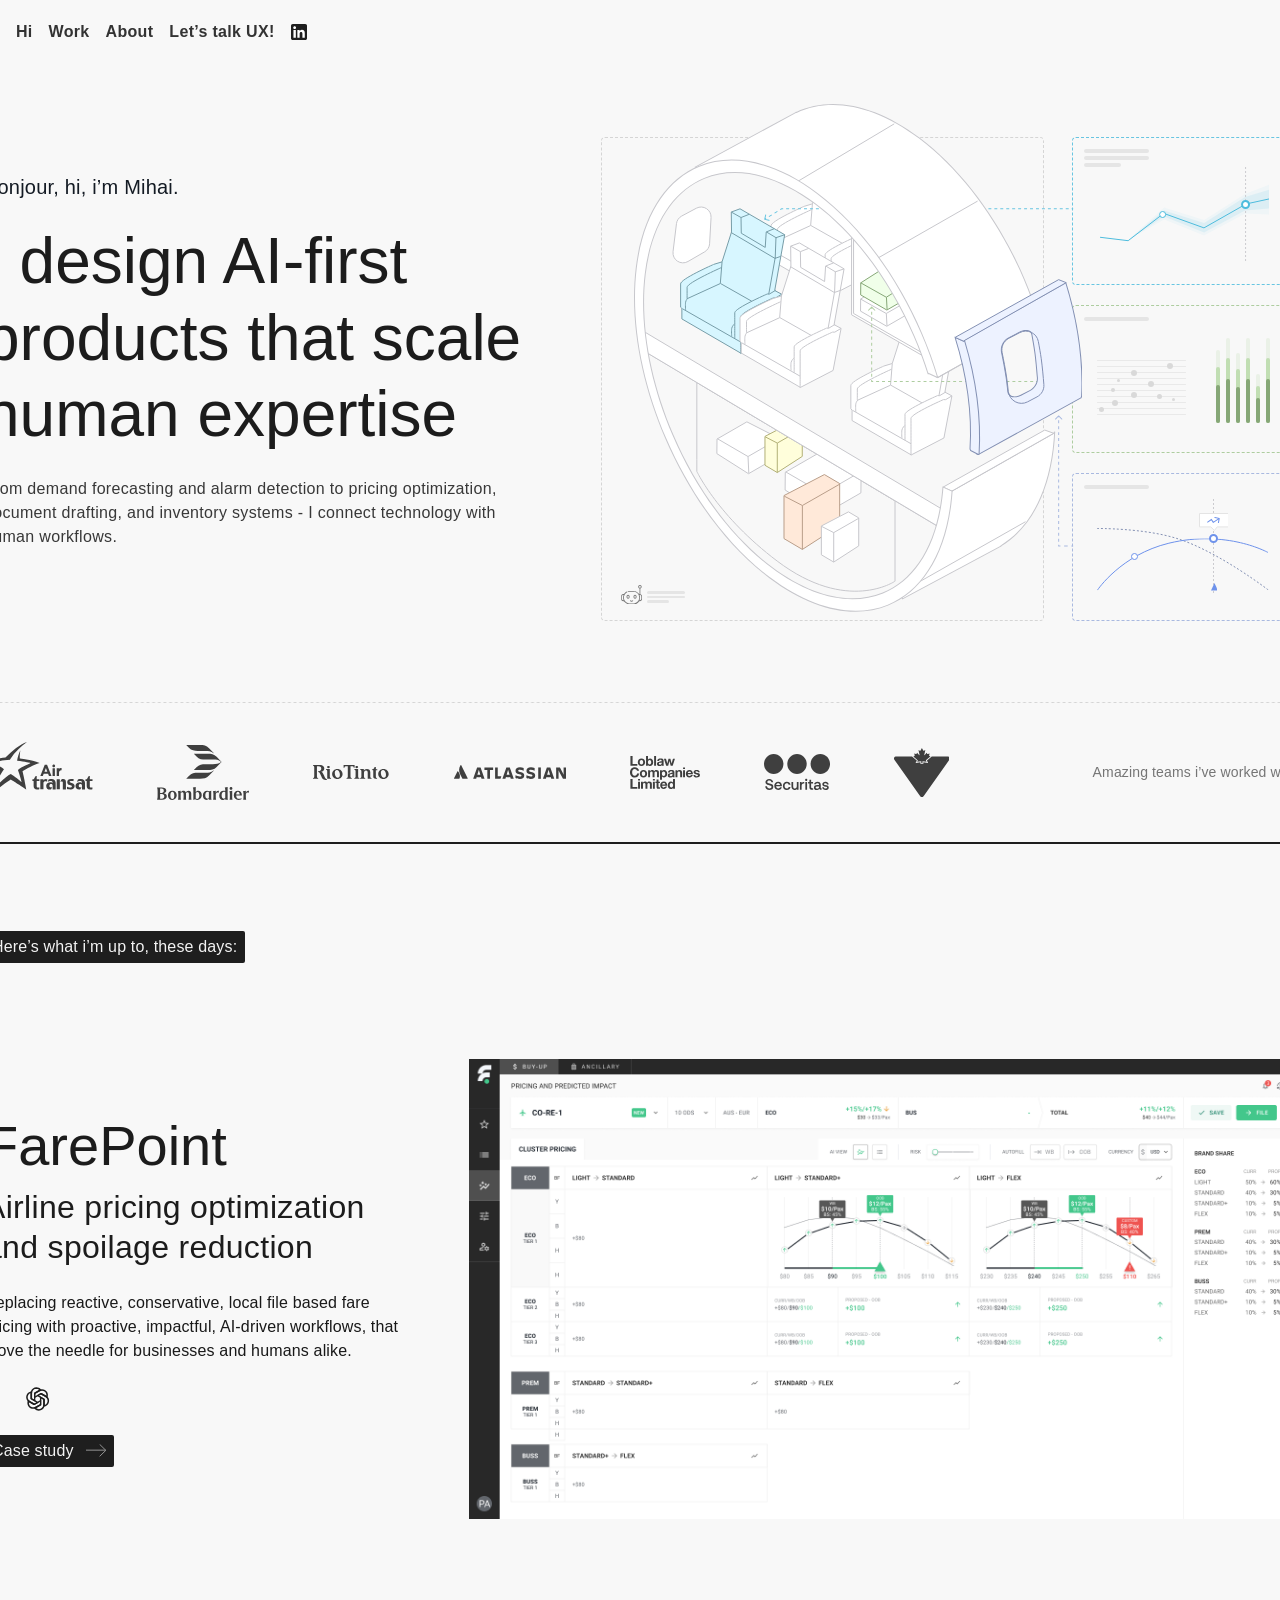
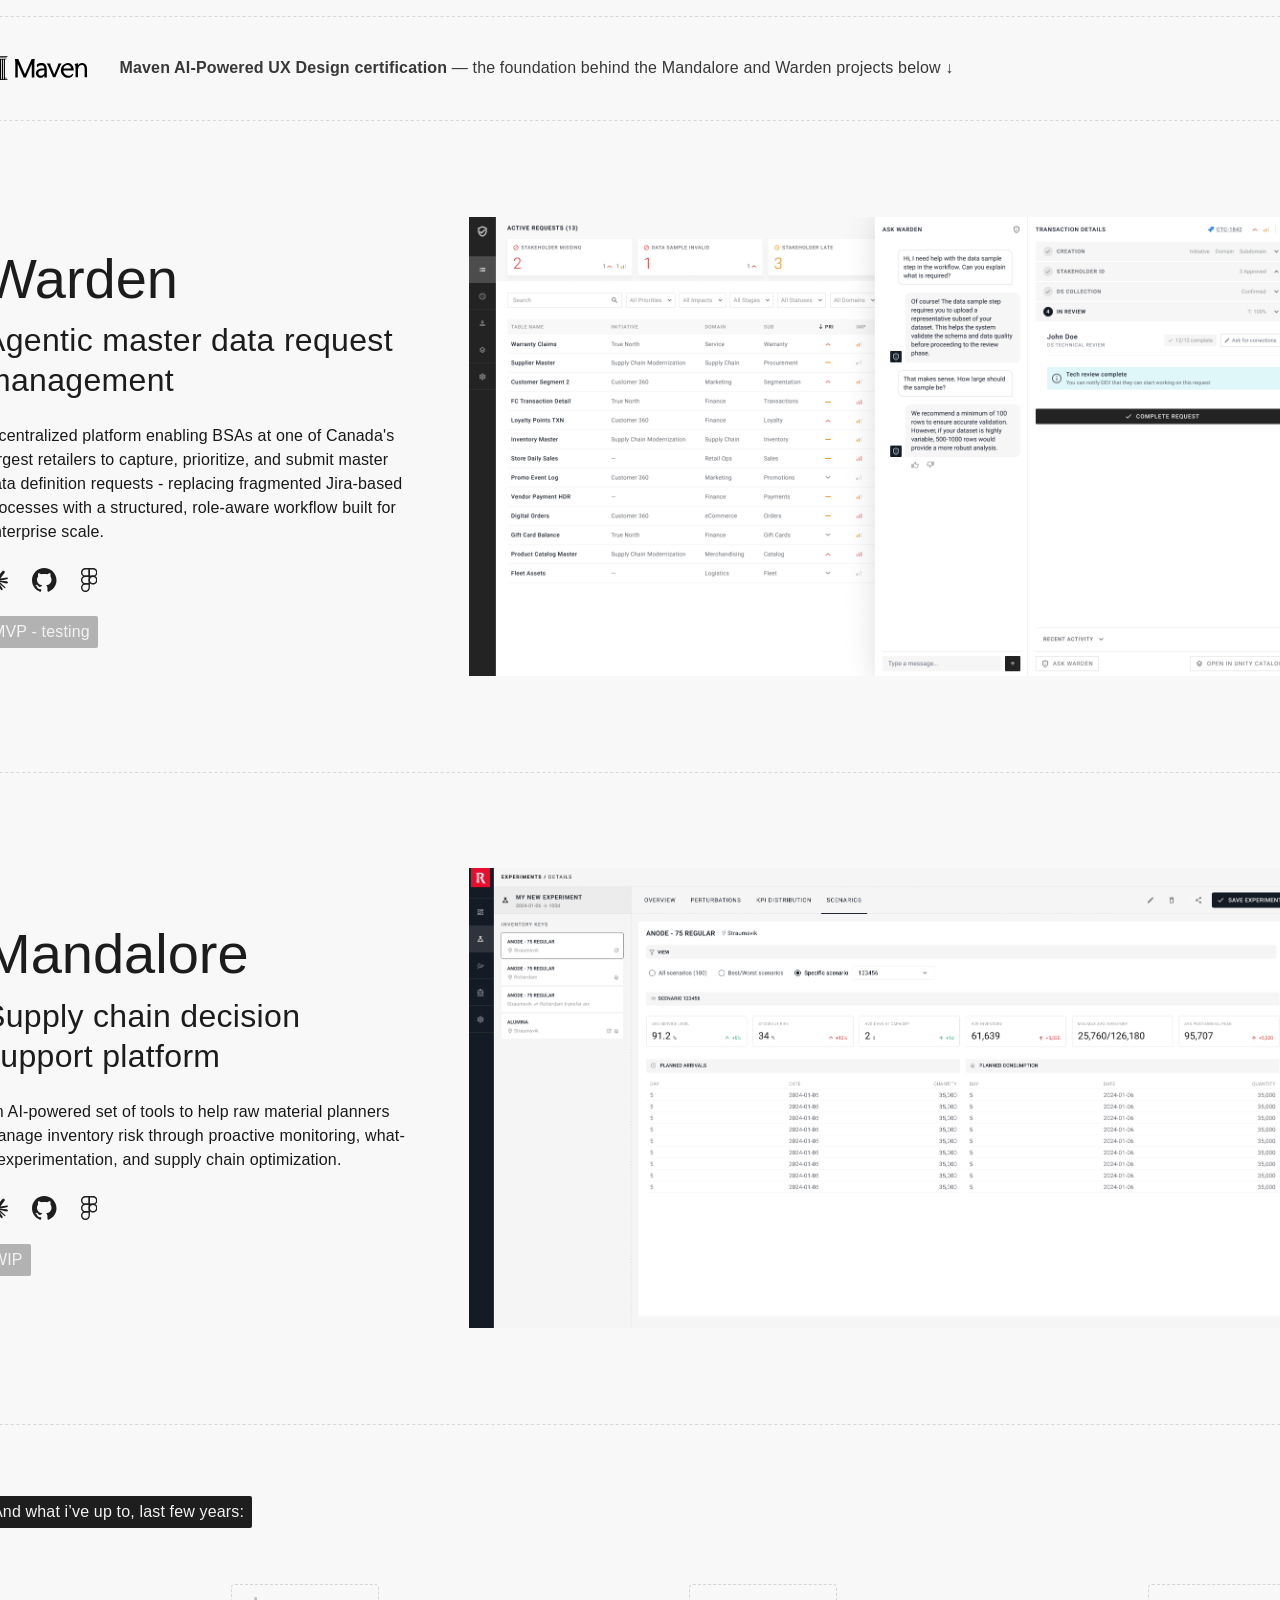
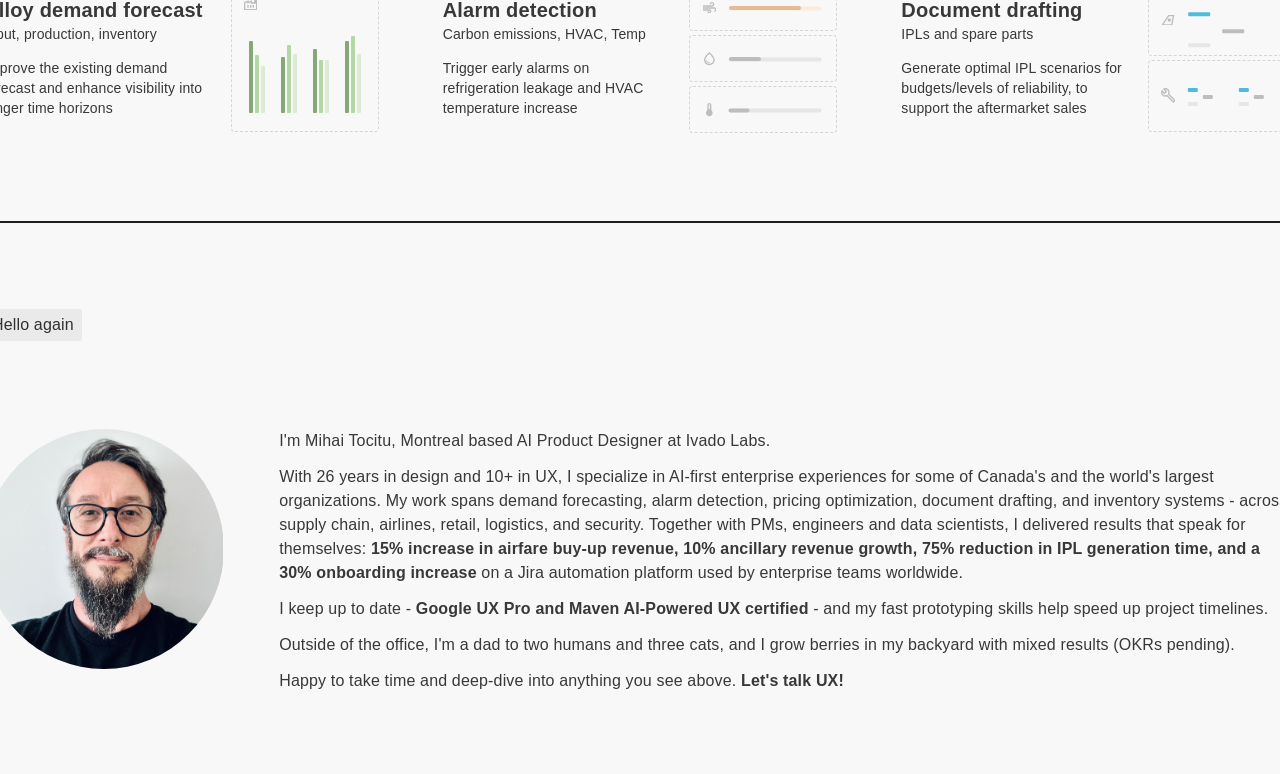
==== index.html @ 4d4939dd "Add files via upload" ====
<!doctype html>
<html lang="en">
  <head>
    <meta charset="UTF-8" />
    <meta name="viewport" content="width=device-width, initial-scale=1.0" />
    <title>Mihai Tocitu — AI Product Designer</title>
    <link rel="stylesheet" href="style.css" />
  </head>
  <body data-page="homepage">
    <div id="root"></div>
    <script type="module" src="app.js"></script>
  </body>
</html>
---- style.css ----
/*! tailwindcss v4.2.2 | MIT License | https://tailwindcss.com */
@layer properties{@supports (((-webkit-hyphens:none)) and (not (margin-trim:inline))) or ((-moz-orient:inline) and (not (color:rgb(from red r g b)))){*,:before,:after,::backdrop{--tw-translate-x:0;--tw-translate-y:0;--tw-translate-z:0;--tw-scale-x:1;--tw-scale-y:1;--tw-scale-z:1;--tw-rotate-x:initial;--tw-rotate-y:initial;--tw-rotate-z:initial;--tw-skew-x:initial;--tw-skew-y:initial;--tw-border-style:solid;--tw-gradient-position:initial;--tw-gradient-from:#0000;--tw-gradient-via:#0000;--tw-gradient-to:#0000;--tw-gradient-stops:initial;--tw-gradient-via-stops:initial;--tw-gradient-from-position:0%;--tw-gradient-via-position:50%;--tw-gradient-to-position:100%;--tw-leading:initial;--tw-font-weight:initial;--tw-tracking:initial;--tw-blur:initial;--tw-brightness:initial;--tw-contrast:initial;--tw-grayscale:initial;--tw-hue-rotate:initial;--tw-invert:initial;--tw-opacity:initial;--tw-saturate:initial;--tw-sepia:initial;--tw-drop-shadow:initial;--tw-drop-shadow-color:initial;--tw-drop-shadow-alpha:100%;--tw-drop-shadow-size:initial}}}@layer theme{:root,:host{--font-sans:ui-sans-serif, system-ui, sans-serif, "Apple Color Emoji", "Segoe UI Emoji", "Segoe UI Symbol", "Noto Color Emoji";--font-mono:ui-monospace, SFMono-Regular, Menlo, Monaco, Consolas, "Liberation Mono", "Courier New", monospace;--color-white:#fff;--spacing:.25rem;--font-weight-light:300;--font-weight-normal:400;--font-weight-medium:500;--font-weight-semibold:600;--default-font-family:var(--font-sans);--default-mono-font-family:var(--font-mono)}}@layer base{*,:after,:before,::backdrop{box-sizing:border-box;border:0 solid;margin:0;padding:0}::file-selector-button{box-sizing:border-box;border:0 solid;margin:0;padding:0}html,:host{-webkit-text-size-adjust:100%;tab-size:4;line-height:1.5;font-family:var(--default-font-family,ui-sans-serif, system-ui, sans-serif, "Apple Color Emoji", "Segoe UI Emoji", "Segoe UI Symbol", "Noto Color Emoji");font-feature-settings:var(--default-font-feature-settings,normal);font-variation-settings:var(--default-font-variation-settings,normal);-webkit-tap-highlight-color:transparent}hr{height:0;color:inherit;border-top-width:1px}abbr:where([title]){-webkit-text-decoration:underline dotted;text-decoration:underline dotted}h1,h2,h3,h4,h5,h6{font-size:inherit;font-weight:inherit}a{color:inherit;-webkit-text-decoration:inherit;-webkit-text-decoration:inherit;-webkit-text-decoration:inherit;-webkit-text-decoration:inherit;text-decoration:inherit}b,strong{font-weight:bolder}code,kbd,samp,pre{font-family:var(--default-mono-font-family,ui-monospace, SFMono-Regular, Menlo, Monaco, Consolas, "Liberation Mono", "Courier New", monospace);font-feature-settings:var(--default-mono-font-feature-settings,normal);font-variation-settings:var(--default-mono-font-variation-settings,normal);font-size:1em}small{font-size:80%}sub,sup{vertical-align:baseline;font-size:75%;line-height:0;position:relative}sub{bottom:-.25em}sup{top:-.5em}table{text-indent:0;border-color:inherit;border-collapse:collapse}:-moz-focusring{outline:auto}progress{vertical-align:baseline}summary{display:list-item}ol,ul,menu{list-style:none}img,svg,video,canvas,audio,iframe,embed,object{vertical-align:middle;display:block}img,video{max-width:100%;height:auto}button,input,select,optgroup,textarea{font:inherit;font-feature-settings:inherit;font-variation-settings:inherit;letter-spacing:inherit;color:inherit;opacity:1;background-color:#0000;border-radius:0}::file-selector-button{font:inherit;font-feature-settings:inherit;font-variation-settings:inherit;letter-spacing:inherit;color:inherit;opacity:1;background-color:#0000;border-radius:0}:where(select:is([multiple],[size])) optgroup{font-weight:bolder}:where(select:is([multiple],[size])) optgroup option{padding-inline-start:20px}::file-selector-button{margin-inline-end:4px}::placeholder{opacity:1}@supports (not ((-webkit-appearance:-apple-pay-button))) or (contain-intrinsic-size:1px){::placeholder{color:currentColor}@supports (color:color-mix(in lab, red, red)){::placeholder{color:color-mix(in oklab, currentcolor 50%, transparent)}}}textarea{resize:vertical}::-webkit-search-decoration{-webkit-appearance:none}::-webkit-date-and-time-value{min-height:1lh;text-align:inherit}::-webkit-datetime-edit{display:inline-flex}::-webkit-datetime-edit-fields-wrapper{padding:0}::-webkit-datetime-edit{padding-block:0}::-webkit-datetime-edit-year-field{padding-block:0}::-webkit-datetime-edit-month-field{padding-block:0}::-webkit-datetime-edit-day-field{padding-block:0}::-webkit-datetime-edit-hour-field{padding-block:0}::-webkit-datetime-edit-minute-field{padding-block:0}::-webkit-datetime-edit-second-field{padding-block:0}::-webkit-datetime-edit-millisecond-field{padding-block:0}::-webkit-datetime-edit-meridiem-field{padding-block:0}::-webkit-calendar-picker-indicator{line-height:1}:-moz-ui-invalid{box-shadow:none}button,input:where([type=button],[type=reset],[type=submit]){appearance:button}::file-selector-button{appearance:button}::-webkit-inner-spin-button{height:auto}::-webkit-outer-spin-button{height:auto}[hidden]:where(:not([hidden=until-found])){display:none!important}}@layer components;@layer utilities{.pointer-events-none{pointer-events:none}.visible{visibility:visible}.absolute{position:absolute}.fixed{position:fixed}.relative{position:relative}.sticky{position:sticky}.inset-0{inset:calc(var(--spacing) * 0)}.inset-\[-0\.54\%_-0\.14\%_-0\.97\%_-0\.24\%\]{inset:-.54% -.14% -.97% -.24%}.inset-\[-0\.81\%_-0\.18\%_-0\.64\%_0\]{inset:-.81% -.18% -.64% 0}.inset-\[-1\.35\%_13\.28\%_45\.95\%_13\.28\%\]{inset:-1.35% 13.28% 45.95%}.inset-\[-1\.88\%_0_-1\.67\%_-0\.17\%\]{inset:-1.88% 0 -1.67% -.17%}.inset-\[-1px\]{inset:-1px}.inset-\[-1px_0_0_0\]{inset:-1px 0 0}.inset-\[-2\.94\%_-1\.72\%_-4\.43\%_-1\.72\%\]{inset:-2.94% -1.72% -4.43%}.inset-\[-2px_0\]{inset:-2px 0}.inset-\[-2px_0_0_0\]{inset:-2px 0 0}.inset-\[-3\%_-3\.6\%_-3\%_0\]{inset:-3% -3.6% -3% 0}.inset-\[-8\.62\%_-6\.67\%_-7\.82\%_-9\.78\%\]{inset:-8.62% -6.67% -7.82% -9.78%}.inset-\[-33\.33\%_-41\.67\%_-50\%_-41\.67\%\]{inset:-33.33% -41.67% -50%}.inset-\[-34\.57\%_-4\.17\%_-22\.82\%_-2\.4\%\]{inset:-34.57% -4.17% -22.82% -2.4%}.inset-\[0_-0\.11\%\]{inset:0 -.11%}.inset-\[0_-17\.02\%_-39\.02\%_-17\.02\%\]{inset:0 -17.02% -39.02%}.inset-\[0_0_-2px_0\]{inset:0 0 -2px}.inset-\[0_4\%_0_0\]{inset:0 4% 0 0}.inset-\[3\.3\%_0\.9\%_3\.3\%_0\.84\%\]{inset:3.3% .9% 3.3% .84%}.inset-\[4\.2\%_4\.54\%_4\.2\%_4\.16\%\]{inset:4.2% 4.54% 4.2% 4.16%}.inset-\[8\.33\%\]{inset:8.33%}.inset-\[8\.33\%_16\.67\%\]{inset:8.33% 16.67%}.inset-\[8\.33\%_29\.17\%\]{inset:8.33% 29.17%}.inset-\[12\.5\%_8\.33\%_16\.67\%_8\.33\%\]{inset:12.5% 8.33% 16.67%}.inset-\[16\.67\%\]{inset:16.67%}.inset-\[16\.67\%_8\.33\%\]{inset:16.67% 8.33%}.inset-\[64\.47\%_0_-1\.32\%_0\]{inset:64.47% 0 -1.32%}.inset-\[64\.86\%_0_-2\.7\%_0\]{inset:64.86% 0 -2.7%}.start{inset-inline-start:var(--spacing)}.end{inset-inline-end:var(--spacing)}.top-0{top:calc(var(--spacing) * 0)}.top-\[-1px\]{top:-1px}.top-\[-7px\]{top:-7px}.top-\[21px\]{top:21px}.top-\[23\.25px\]{top:23.25px}.top-\[34px\]{top:34px}.top-\[44px\]{top:44px}.top-\[calc\(50\%\+16px\)\]{top:calc(50% + 16px)}.top-\[calc\(50\%-19px\)\]{top:calc(50% - 19px)}.right-0{right:calc(var(--spacing) * 0)}.right-\[6\.7\%\]{right:6.7%}.bottom-1\/4{bottom:25%}.bottom-\[21\.92px\]{bottom:21.92px}.bottom-\[27px\]{bottom:27px}.left-0{left:calc(var(--spacing) * 0)}.left-1\/2{left:50%}.left-\[-8px\]{left:-8px}.left-\[6\.7\%\]{left:6.7%}.left-\[36px\]{left:36px}.left-\[calc\(50\%\+0\.5px\)\]{left:calc(50% + .5px)}.left-\[calc\(50\%-0\.5px\)\]{left:calc(50% - .5px)}.isolate{isolation:isolate}.z-\[1\]{z-index:1}.z-\[2\]{z-index:2}.z-\[3\]{z-index:3}.z-\[4\]{z-index:4}.z-\[5\]{z-index:5}.z-\[6\]{z-index:6}.z-\[7\]{z-index:7}.z-\[8\]{z-index:8}.z-\[9\]{z-index:9}.z-\[10\]{z-index:10}.z-\[11\]{z-index:11}.z-\[12\]{z-index:12}.z-\[13\]{z-index:13}.z-\[14\]{z-index:14}.col-1{grid-column:1}.row-1{grid-row:1}.container{width:100%}@media (width>=40rem){.container{max-width:40rem}}@media (width>=48rem){.container{max-width:48rem}}@media (width>=64rem){.container{max-width:64rem}}@media (width>=80rem){.container{max-width:80rem}}@media (width>=96rem){.container{max-width:96rem}}.mt-0{margin-top:calc(var(--spacing) * 0)}.mt-\[-7\.76px\]{margin-top:-7.76px}.mt-\[-46\.53px\]{margin-top:-46.53px}.mt-\[3px\]{margin-top:3px}.mt-\[4\.67px\]{margin-top:4.67px}.mt-\[4px\]{margin-top:4px}.mt-\[5px\]{margin-top:5px}.mt-\[6px\]{margin-top:6px}.mt-\[7\.15px\]{margin-top:7.15px}.mt-\[7px\]{margin-top:7px}.mt-\[9\.33px\]{margin-top:9.33px}.mt-\[9px\]{margin-top:9px}.mt-\[11px\]{margin-top:11px}.mt-\[12\.21px\]{margin-top:12.21px}.mt-\[12px\]{margin-top:12px}.mt-\[13\.22px\]{margin-top:13.22px}.mt-\[13\.52px\]{margin-top:13.52px}.mt-\[14px\]{margin-top:14px}.mt-\[15px\]{margin-top:15px}.mt-\[16\.27px\]{margin-top:16.27px}.mt-\[16\.53px\]{margin-top:16.53px}.mt-\[18px\]{margin-top:18px}.mt-\[20px\]{margin-top:20px}.mt-\[22px\]{margin-top:22px}.mt-\[24\.98px\]{margin-top:24.98px}.mt-\[28\.27px\]{margin-top:28.27px}.mt-\[28px\]{margin-top:28px}.mt-\[29px\]{margin-top:29px}.mt-\[31\.22px\]{margin-top:31.22px}.mt-\[31px\]{margin-top:31px}.mt-\[33px\]{margin-top:33px}.mt-\[36px\]{margin-top:36px}.mt-\[41px\]{margin-top:41px}.mt-\[45px\]{margin-top:45px}.mt-\[47px\]{margin-top:47px}.mt-\[48px\]{margin-top:48px}.mt-\[49px\]{margin-top:49px}.mt-\[52\.51px\]{margin-top:52.51px}.mt-\[53px\]{margin-top:53px}.mt-\[57\.51px\]{margin-top:57.51px}.mt-\[60px\]{margin-top:60px}.mt-\[61\.51px\]{margin-top:61.51px}.mt-\[63px\]{margin-top:63px}.mt-\[65\.51px\]{margin-top:65.51px}.mt-\[82px\]{margin-top:82px}.mt-\[90px\]{margin-top:90px}.mt-\[152\.27px\]{margin-top:152.27px}.mt-\[201px\]{margin-top:201px}.mt-\[213px\]{margin-top:213px}.mt-\[234px\]{margin-top:234px}.mt-\[369px\]{margin-top:369px}.mt-\[381px\]{margin-top:381px}.mt-\[395px\]{margin-top:395px}.mt-\[409px\]{margin-top:409px}.mt-\[414px\]{margin-top:414px}.mt-\[424px\]{margin-top:424px}.mt-\[430px\]{margin-top:430px}.mt-\[434\.55px\]{margin-top:434.55px}.mt-\[449px\]{margin-top:449px}.mt-\[479px\]{margin-top:479px}.mt-\[481px\]{margin-top:481px}.mb-0{margin-bottom:calc(var(--spacing) * 0)}.mb-\[-19\.25px\]{margin-bottom:-19.25px}.mb-\[-33\.25px\]{margin-bottom:-33.25px}.mb-\[3px\]{margin-bottom:3px}.mb-\[8px\]{margin-bottom:8px}.mb-\[12px\]{margin-bottom:12px}.mb-\[24px\]{margin-bottom:24px}.ml-0{margin-left:calc(var(--spacing) * 0)}.ml-\[-0\.14px\]{margin-left:-.14px}.ml-\[-0\.82px\]{margin-left:-.82px}.ml-\[1\.25px\]{margin-left:1.25px}.ml-\[5px\]{margin-left:5px}.ml-\[6px\]{margin-left:6px}.ml-\[8\.11\%\]{margin-left:8.11%}.ml-\[12px\]{margin-left:12px}.ml-\[18\.33px\]{margin-left:18.33px}.ml-\[19\.7px\]{margin-left:19.7px}.ml-\[22px\]{margin-left:22px}.ml-\[26\.3px\]{margin-left:26.3px}.ml-\[27\.03\%\]{margin-left:27.03%}.ml-\[33\.3px\]{margin-left:33.3px}.ml-\[37\.5\%\]{margin-left:37.5%}.ml-\[38px\]{margin-left:38px}.ml-\[42px\]{margin-left:42px}.ml-\[50\.33px\]{margin-left:50.33px}.ml-\[56\.71\%\]{margin-left:56.71%}.ml-\[79px\]{margin-left:79px}.ml-\[82\.33px\]{margin-left:82.33px}.ml-\[114\.33px\]{margin-left:114.33px}.ml-\[119px\]{margin-left:119px}.ml-\[129px\]{margin-left:129px}.ml-\[139px\]{margin-left:139px}.ml-\[149px\]{margin-left:149px}.ml-\[158px\]{margin-left:158px}.ml-\[159px\]{margin-left:159px}.ml-\[169px\]{margin-left:169px}.ml-\[203\.43px\]{margin-left:203.43px}.ml-\[222px\]{margin-left:222px}.ml-\[377px\]{margin-left:377px}.ml-\[471px\]{margin-left:471px}.ml-\[483px\]{margin-left:483px}.ml-\[496px\]{margin-left:496px}.ml-\[498\.87px\]{margin-left:498.87px}.ml-\[530px\]{margin-left:530px}.ml-\[532px\]{margin-left:532px}.ml-\[598px\]{margin-left:598px}.ml-\[606px\]{margin-left:606px}.ml-\[608px\]{margin-left:608px}.ml-\[609px\]{margin-left:609px}.ml-\[612px\]{margin-left:612px}.block{display:block}.contents{display:contents}.flex{display:flex}.grid{display:grid}.hidden{display:none}.inline{display:inline}.inline-grid{display:inline-grid}.table{display:table}.aspect-\[23\.999998092651367\/24\],.aspect-\[24\/24\]{aspect-ratio:24/24}.aspect-\[3456\/1920\]{aspect-ratio:3456/1920}.aspect-\[3456\/3357\]{aspect-ratio:3456/3357}.size-\[2px\]{width:2px;height:2px}.size-\[7px\]{width:7px;height:7px}.size-\[9px\]{width:9px;height:9px}.size-\[12px\]{width:12px;height:12px}.size-\[16px\]{width:16px;height:16px}.size-\[24px\]{width:24px;height:24px}.size-\[36px\]{width:36px;height:36px}.size-\[40px\]{width:40px;height:40px}.size-\[148px\]{width:148px;height:148px}.size-full{width:100%;height:100%}.h-0{height:calc(var(--spacing) * 0)}.h-\[2\.667px\]{height:2.667px}.h-\[3\.924px\]{height:3.924px}.h-\[4px\]{height:4px}.h-\[6px\]{height:6px}.h-\[7\.5px\]{height:7.5px}.h-\[7px\]{height:7px}.h-\[8px\]{height:8px}.h-\[10px\]{height:10px}.h-\[12px\]{height:12px}.h-\[13px\]{height:13px}.h-\[14px\]{height:14px}.h-\[16px\]{height:16px}.h-\[17px\]{height:17px}.h-\[19\.325px\]{height:19.325px}.h-\[23\.731px\]{height:23.731px}.h-\[24px\]{height:24px}.h-\[25px\]{height:25px}.h-\[32px\]{height:32px}.h-\[33px\]{height:33px}.h-\[36px\]{height:36px}.h-\[37px\]{height:37px}.h-\[38px\]{height:38px}.h-\[40\.3px\]{height:40.3px}.h-\[44px\]{height:44px}.h-\[47\.02px\]{height:47.02px}.h-\[47px\]{height:47px}.h-\[49\.59px\]{height:49.59px}.h-\[49\.141px\]{height:49.141px}.h-\[49px\]{height:49px}.h-\[51\.446px\]{height:51.446px}.h-\[53\.59px\]{height:53.59px}.h-\[53\.331px\]{height:53.331px}.h-\[53\.333px\]{height:53.333px}.h-\[53px\]{height:53px}.h-\[54px\]{height:54px}.h-\[55px\]{height:55px}.h-\[56px\]{height:56px}.h-\[58\.776px\]{height:58.776px}.h-\[59px\]{height:59px}.h-\[60\.492px\]{height:60.492px}.h-\[62\.005px\]{height:62.005px}.h-\[64px\]{height:64px}.h-\[65px\]{height:65px}.h-\[68px\]{height:68px}.h-\[70px\]{height:70px}.h-\[72px\]{height:72px}.h-\[73px\]{height:73px}.h-\[77px\]{height:77px}.h-\[85px\]{height:85px}.h-\[92\.99px\]{height:92.99px}.h-\[94px\]{height:94px}.h-\[100cqw\]{height:100cqw}.h-\[117\.5px\]{height:117.5px}.h-\[147px\]{height:147px}.h-\[148px\]{height:148px}.h-\[150px\]{height:150px}.h-\[173px\]{height:173px}.h-\[176px\]{height:176px}.h-\[320px\]{height:320px}.h-\[364\.16px\]{height:364.16px}.h-\[388px\]{height:388px}.h-\[484px\]{height:484px}.h-\[498px\]{height:498px}.h-\[500px\]{height:500px}.h-\[507\.791px\]{height:507.791px}.h-full{height:100%}.min-h-px{min-height:1px}.min-h-screen{min-height:100vh}.w-0{width:calc(var(--spacing) * 0)}.w-1\/4{width:25%}.w-\[4px\]{width:4px}.w-\[7\.5px\]{width:7.5px}.w-\[7px\]{width:7px}.w-\[8px\]{width:8px}.w-\[10\.81\%\]{width:10.81%}.w-\[12px\]{width:12px}.w-\[13px\]{width:13px}.w-\[16\.463px\]{width:16.463px}.w-\[17px\]{width:17px}.w-\[19\.862px\]{width:19.862px}.w-\[20px\]{width:20px}.w-\[21\.131px\]{width:21.131px}.w-\[21\.631px\]{width:21.631px}.w-\[22\.58\%\]{width:22.58%}.w-\[24\.5px\]{width:24.5px}.w-\[27\.311px\]{width:27.311px}.w-\[29px\]{width:29px}.w-\[32px\]{width:32px}.w-\[34\.41\%\]{width:34.41%}.w-\[37px\]{width:37px}.w-\[38px\]{width:38px}.w-\[40px\]{width:40px}.w-\[43\.29\%\]{width:43.29%}.w-\[47px\]{width:47px}.w-\[50\.2px\]{width:50.2px}.w-\[55\.793px\]{width:55.793px}.w-\[56\.58px\]{width:56.58px}.w-\[60\.81\%\]{width:60.81%}.w-\[62\.83\%\]{width:62.83%}.w-\[65px\]{width:65px}.w-\[66px\]{width:66px}.w-\[70px\]{width:70px}.w-\[74px\]{width:74px}.w-\[77\.42\%\]{width:77.42%}.w-\[77px\]{width:77px}.w-\[80px\]{width:80px}.w-\[86px\]{width:86px}.w-\[89px\]{width:89px}.w-\[92px\]{width:92px}.w-\[94px\]{width:94px}.w-\[100cqh\]{width:100cqh}.w-\[103\.5px\]{width:103.5px}.w-\[108\.511px\]{width:108.511px}.w-\[110px\]{width:110px}.w-\[112px\]{width:112px}.w-\[140px\]{width:140px}.w-\[148px\]{width:148px}.w-\[150px\]{width:150px}.w-\[169\.633px\]{width:169.633px}.w-\[171px\]{width:171px}.w-\[172px\]{width:172px}.w-\[182px\]{width:182px}.w-\[224px\]{width:224px}.w-\[230\.429px\]{width:230.429px}.w-\[240px\]{width:240px}.w-\[271\.055px\]{width:271.055px}.w-\[284px\]{width:284px}.w-\[300px\]{width:300px}.w-\[421px\]{width:421px}.w-\[443px\]{width:443px}.w-\[447\.491px\]{width:447.491px}.w-\[516px\]{width:516px}.w-\[676px\]{width:676px}.w-\[680px\]{width:680px}.w-\[696px\]{width:696px}.w-\[900px\]{width:900px}.w-\[1472px\]{width:1472px}.w-\[min-content\]{width:min-content}.w-full{width:100%}.max-w-none{max-width:none}.min-w-\[250px\]{min-width:250px}.min-w-\[inherit\]{min-width:inherit}.min-w-full{min-width:100%}.min-w-px{min-width:1px}.flex-\[1_0_0\]{flex:1 0 0}.flex-none{flex:none}.flex-shrink{flex-shrink:1}.shrink-0{flex-shrink:0}.grow{flex-grow:1}.-translate-x-1\/2{--tw-translate-x:calc(calc(1 / 2 * 100%) * -1);translate:var(--tw-translate-x) var(--tw-translate-y)}.-translate-y-1\/2{--tw-translate-y:calc(calc(1 / 2 * 100%) * -1);translate:var(--tw-translate-x) var(--tw-translate-y)}.-scale-y-100{--tw-scale-y:calc(100% * -1);scale:var(--tw-scale-x) var(--tw-scale-y)}.-rotate-90{rotate:-90deg}.rotate-90{rotate:90deg}.rotate-180{rotate:180deg}.transform{transform:var(--tw-rotate-x,) var(--tw-rotate-y,) var(--tw-rotate-z,) var(--tw-skew-x,) var(--tw-skew-y,)}.resize{resize:both}.grid-cols-\[max-content\]{grid-template-columns:max-content}.grid-rows-\[max-content\]{grid-template-rows:max-content}.flex-col{flex-direction:column}.flex-row{flex-direction:row}.flex-wrap{flex-wrap:wrap}.place-items-start{place-items:start}.content-center{align-content:center}.content-start{align-content:flex-start}.content-stretch{align-content:stretch}.items-baseline{align-items:baseline}.items-center{align-items:center}.items-end{align-items:flex-end}.items-start{align-items:flex-start}.justify-between{justify-content:space-between}.justify-center{justify-content:center}.justify-end{justify-content:flex-end}.gap-\[2px\]{gap:2px}.gap-\[3px\]{gap:3px}.gap-\[4\.99px\]{gap:4.99px}.gap-\[4px\]{gap:4px}.gap-\[6px\]{gap:6px}.gap-\[8px\]{gap:8px}.gap-\[10px\]{gap:10px}.gap-\[11px\]{gap:11px}.gap-\[12px\]{gap:12px}.gap-\[15px\]{gap:15px}.gap-\[16px\]{gap:16px}.gap-\[20px\]{gap:20px}.gap-\[24px\]{gap:24px}.gap-\[32px\]{gap:32px}.gap-\[40px\]{gap:40px}.gap-\[56px\]{gap:56px}.gap-\[64px\]{gap:64px}.gap-\[80px\]{gap:80px}.gap-\[88px\]{gap:88px}.gap-px{gap:1px}.self-stretch{align-self:stretch}.overflow-clip{overflow:clip}.rounded-\[1px\]{border-radius:1px}.rounded-\[2px\]{border-radius:2px}.rounded-\[4px\]{border-radius:4px}.rounded-\[5px\]{border-radius:5px}.rounded-\[8px\]{border-radius:8px}.rounded-\[14px\]{border-radius:14px}.rounded-\[15px\]{border-radius:15px}.rounded-\[18px\]{border-radius:18px}.rounded-\[19px\]{border-radius:19px}.rounded-\[20px\]{border-radius:20px}.rounded-\[100px\]{border-radius:100px}.border{border-style:var(--tw-border-style);border-width:1px}.border-0{border-style:var(--tw-border-style);border-width:0}.border-t{border-top-style:var(--tw-border-style);border-top-width:1px}.border-dashed{--tw-border-style:dashed;border-style:dashed}.border-solid{--tw-border-style:solid;border-style:solid}.border-\[\#68c5e1\]{border-color:#68c5e1}.border-\[\#a5a5a5\]{border-color:#a5a5a5}.border-\[\#a9b9e0\]{border-color:#a9b9e0}.border-\[\#aecda0\]{border-color:#aecda0}.border-\[\#d5d5d5\]{border-color:#d5d5d5}.border-\[\#d9d9d9\]{border-color:#d9d9d9}.border-\[\#e7e7e7\]{border-color:#e7e7e7}.border-\[\#f5f5f5\]{border-color:#f5f5f5}.border-\[transparent\]{border-color:#0000}.bg-\[\#1c1c1c\]{background-color:#1c1c1c}.bg-\[\#1e1e1e\]{background-color:#1e1e1e}.bg-\[\#4dbcdd\]{background-color:#4dbcdd}.bg-\[\#43c78b\]{background-color:#43c78b}.bg-\[\#86a777\]{background-color:#86a777}.bg-\[\#93969a\]{background-color:#93969a}.bg-\[\#575757\]{background-color:#575757}.bg-\[\#b2b2b2\]{background-color:#b2b2b2}.bg-\[\#b4d8a3\]{background-color:#b4d8a3}.bg-\[\#bdbdbd\]{background-color:#bdbdbd}.bg-\[\#e4b334\]{background-color:#e4b334}.bg-\[\#e5e5e5\]{background-color:#e5e5e5}.bg-\[\#e6b999\]{background-color:#e6b999}.bg-\[\#e6e6e6\]{background-color:#e6e6e6}.bg-\[\#e99b31\]{background-color:#e99b31}.bg-\[\#eaeaea\]{background-color:#eaeaea}.bg-\[\#f8f8f8\]{background-color:#f8f8f8}.bg-\[\#ffe9d9\]{background-color:#ffe9d9}.bg-\[rgba\(97\,97\,97\,0\.9\)\]{background-color:#616161e6}.bg-\[rgba\(180\,216\,163\,0\.2\)\]{background-color:#b4d8a333}.bg-\[rgba\(180\,216\,163\,0\.4\)\]{background-color:#b4d8a366}.bg-\[rgba\(180\,216\,163\,0\.76\)\]{background-color:#b4d8a3c2}.bg-\[rgba\(255\,255\,255\,0\)\]{background-color:#fff0}.bg-white{background-color:var(--color-white)}.bg-gradient-to-r{--tw-gradient-position:to right in oklab;background-image:linear-gradient(var(--tw-gradient-stops))}.from-white{--tw-gradient-from:var(--color-white);--tw-gradient-stops:var(--tw-gradient-via-stops,var(--tw-gradient-position), var(--tw-gradient-from) var(--tw-gradient-from-position), var(--tw-gradient-to) var(--tw-gradient-to-position))}.to-white{--tw-gradient-to:var(--color-white);--tw-gradient-stops:var(--tw-gradient-via-stops,var(--tw-gradient-position), var(--tw-gradient-from) var(--tw-gradient-from-position), var(--tw-gradient-to) var(--tw-gradient-to-position))}.bg-clip-padding{background-clip:padding-box}.mask-intersect{-webkit-mask-composite:source-in;-webkit-mask-composite:source-in;-webkit-mask-composite:source-in;mask-composite:intersect}.mask-alpha{-webkit-mask-source-type:alpha;-webkit-mask-source-type:alpha;-webkit-mask-source-type:alpha;mask-mode:alpha}.mask-size-\[24\.5px_24px\]{-webkit-mask-size:24.5px 24px;mask-size:24.5px 24px}.mask-size-\[40px_40px\]{-webkit-mask-size:40px 40px;mask-size:40px 40px}.mask-size-\[240px_240px\]{-webkit-mask-size:240px 240px;mask-size:240px 240px}.mask-no-clip{-webkit-mask-clip:no-clip;mask-clip:no-clip}.mask-position-\[0\.82px_46\.531px\]{-webkit-mask-position:.82px 46.531px;mask-position:.82px 46.531px}.mask-position-\[0\.137px_7\.755px\]{-webkit-mask-position:.137px 7.755px;mask-position:.137px 7.755px}.mask-no-repeat{-webkit-mask-repeat:no-repeat;mask-repeat:no-repeat}.object-cover{object-fit:cover}.p-\[6px\]{padding:6px}.p-\[8px\]{padding:8px}.p-\[24px\]{padding:24px}.px-\[4px\]{padding-inline:4px}.px-\[6px\]{padding-inline:6px}.px-\[8px\]{padding-inline:8px}.px-\[10px\]{padding-inline:10px}.px-\[12px\]{padding-inline:12px}.px-\[16px\]{padding-inline:16px}.px-\[24px\]{padding-inline:24px}.px-\[40px\]{padding-inline:40px}.py-\[2px\]{padding-block:2px}.py-\[4px\]{padding-block:4px}.py-\[5px\]{padding-block:5px}.py-\[6px\]{padding-block:6px}.py-\[8px\]{padding-block:8px}.py-\[16px\]{padding-block:16px}.py-\[56px\]{padding-block:56px}.py-\[96px\]{padding-block:96px}.py-px{padding-block:1px}.pt-\[2px\]{padding-top:2px}.pt-\[3px\]{padding-top:3px}.pt-\[4px\]{padding-top:4px}.pt-\[6px\]{padding-top:6px}.pt-\[7px\]{padding-top:7px}.pt-\[8\.2px\]{padding-top:8.2px}.pt-\[17px\]{padding-top:17px}.pt-\[40px\]{padding-top:40px}.pt-\[56px\]{padding-top:56px}.pt-\[72px\]{padding-top:72px}.pt-\[88px\]{padding-top:88px}.pt-px{padding-top:1px}.pb-\[0\.8px\]{padding-bottom:.8px}.pb-\[0\.54px\]{padding-bottom:.54px}.pb-\[1\.59px\]{padding-bottom:1.59px}.pb-\[2\.5px\]{padding-bottom:2.5px}.pb-\[4px\]{padding-bottom:4px}.pb-\[6px\]{padding-bottom:6px}.pb-\[8\.8px\]{padding-bottom:8.8px}.pb-\[16px\]{padding-bottom:16px}.pb-\[32px\]{padding-bottom:32px}.pb-\[40px\]{padding-bottom:40px}.pb-\[72px\]{padding-bottom:72px}.pb-\[80px\]{padding-bottom:80px}.pb-\[88px\]{padding-bottom:88px}.pl-\[12px\]{padding-left:12px}.text-center{text-align:center}.text-right{text-align:right}.font-\[\'Asta_Sans\:Light\'\,sans-serif\]{font-family:"Asta Sans:Light",sans-serif}.font-\[\'Asta_Sans\:Medium\'\,sans-serif\]{font-family:"Asta Sans:Medium",sans-serif}.font-\[\'Asta_Sans\:Regular\'\,sans-serif\]{font-family:"Asta Sans:Regular",sans-serif}.font-\[\'Asta_Sans\:SemiBold\'\,sans-serif\]{font-family:"Asta Sans:SemiBold",sans-serif}.font-\[\'Asta_Sans\:Light\'\,sans-serif\]{font-family:Asta Sans\:Light,sans-serif}.font-\[\'Asta_Sans\:Medium\'\,sans-serif\]{font-family:Asta Sans\:Medium,sans-serif}.font-\[\'Asta_Sans\:Regular\'\,sans-serif\]{font-family:Asta Sans\:Regular,sans-serif}.font-\[\'Asta_Sans\:SemiBold\'\,sans-serif\]{font-family:Asta Sans\:SemiBold,sans-serif}.font-\[\'Roboto\:Medium\'\,sans-serif\]{font-family:Roboto\:Medium,sans-serif}.font-\[\'Roboto\:Regular\'\,sans-serif\]{font-family:Roboto\:Regular,sans-serif}.font-\[\'Roboto\:SemiBold\'\,sans-serif\]{font-family:Roboto\:SemiBold,sans-serif}.text-\[0px\]{font-size:0}.text-\[8px\]{font-size:8px}.text-\[9px\]{font-size:9px}.text-\[10px\]{font-size:10px}.text-\[11px\]{font-size:11px}.text-\[12px\]{font-size:12px}.text-\[13px\]{font-size:13px}.text-\[14px\]{font-size:14px}.text-\[15px\]{font-size:15px}.text-\[16px\]{font-size:16px}.text-\[20px\]{font-size:20px}.text-\[22px\]{font-size:22px}.text-\[32px\]{font-size:32px}.text-\[40px\]{font-size:40px}.text-\[56px\]{font-size:56px}.text-\[64px\]{font-size:64px}.leading-\[0\]{--tw-leading:0;line-height:0}.leading-\[1\.2\]{--tw-leading:1.2;line-height:1.2}.leading-\[10px\]{--tw-leading:10px;line-height:10px}.leading-\[15\.5px\]{--tw-leading:15.5px;line-height:15.5px}.leading-\[17px\]{--tw-leading:17px;line-height:17px}.leading-\[18\.6px\]{--tw-leading:18.6px;line-height:18.6px}.leading-\[18px\]{--tw-leading:18px;line-height:18px}.leading-\[20\.15px\]{--tw-leading:20.15px;line-height:20.15px}.leading-\[20px\]{--tw-leading:20px;line-height:20px}.leading-\[21\.7px\]{--tw-leading:21.7px;line-height:21.7px}.leading-\[22\.4px\]{--tw-leading:22.4px;line-height:22.4px}.leading-\[23\.25px\]{--tw-leading:23.25px;line-height:23.25px}.leading-\[24\.8px\]{--tw-leading:24.8px;line-height:24.8px}.leading-\[24px\]{--tw-leading:24px;line-height:24px}.leading-\[31px\]{--tw-leading:31px;line-height:31px}.leading-\[34\.1px\]{--tw-leading:34.1px;line-height:34.1px}.leading-\[40px\]{--tw-leading:40px;line-height:40px}.leading-\[49\.6px\]{--tw-leading:49.6px;line-height:49.6px}.leading-\[62px\]{--tw-leading:62px;line-height:62px}.leading-\[67\.2px\]{--tw-leading:67.2px;line-height:67.2px}.leading-\[normal\]{--tw-leading:normal;line-height:normal}.leading-none{--tw-leading:1;line-height:1}.font-light{--tw-font-weight:var(--font-weight-light);font-weight:var(--font-weight-light)}.font-medium{--tw-font-weight:var(--font-weight-medium);font-weight:var(--font-weight-medium)}.font-normal{--tw-font-weight:var(--font-weight-normal);font-weight:var(--font-weight-normal)}.font-semibold{--tw-font-weight:var(--font-weight-semibold);font-weight:var(--font-weight-semibold)}.tracking-\[0\.2px\]{--tw-tracking:.2px;letter-spacing:.2px}.tracking-\[0\.04px\]{--tw-tracking:.04px;letter-spacing:.04px}.tracking-\[0\.14px\]{--tw-tracking:.14px;letter-spacing:.14px}.tracking-\[0\.15px\]{--tw-tracking:.15px;letter-spacing:.15px}.tracking-\[0\.16px\]{--tw-tracking:.16px;letter-spacing:.16px}.tracking-\[0\.17px\]{--tw-tracking:.17px;letter-spacing:.17px}.tracking-\[0\.32px\]{--tw-tracking:.32px;letter-spacing:.32px}.tracking-\[0\.44px\]{--tw-tracking:.44px;letter-spacing:.44px}.tracking-\[0\.52px\]{--tw-tracking:.52px;letter-spacing:.52px}.tracking-\[0\.55px\]{--tw-tracking:.55px;letter-spacing:.55px}.\[word-break\:break-word\]{word-break:break-word}.whitespace-nowrap{white-space:nowrap}.whitespace-pre-wrap{white-space:pre-wrap}.text-\[\#1c1c1c\]{color:#1c1c1c}.text-\[\#1d7c57\]{color:#1d7c57}.text-\[\#43c78b\]{color:#43c78b}.text-\[\#141b24\]{color:#141b24}.text-\[\#333\]{color:#333}.text-\[\#62666c\]{color:#62666c}.text-\[\#93969a\]{color:#93969a}.text-\[\#191919\]{color:#191919}.text-\[\#232323\]{color:#232323}.text-\[\#303030\]{color:#303030}.text-\[\#383838\]{color:#383838}.text-\[\#575757\]{color:#575757}.text-\[\#757575\]{color:#757575}.text-\[\#e99b31\]{color:#e99b31}.text-\[\#f3f3f3\]{color:#f3f3f3}.text-\[rgba\(0\,0\,0\,0\.87\)\]{color:#000000de}.text-white{color:var(--color-white)}.uppercase{text-transform:uppercase}.opacity-0{opacity:0}.opacity-38{opacity:.38}.blur{--tw-blur:blur(8px);filter:var(--tw-blur,) var(--tw-brightness,) var(--tw-contrast,) var(--tw-grayscale,) var(--tw-hue-rotate,) var(--tw-invert,) var(--tw-saturate,) var(--tw-sepia,) var(--tw-drop-shadow,)}.drop-shadow-\[0px_1px_1px_rgba\(0\,0\,0\,0\.04\)\]{--tw-drop-shadow-size:drop-shadow(0px 1px 1px var(--tw-drop-shadow-color,#0000000a));--tw-drop-shadow:var(--tw-drop-shadow-size);filter:var(--tw-blur,) var(--tw-brightness,) var(--tw-contrast,) var(--tw-grayscale,) var(--tw-hue-rotate,) var(--tw-invert,) var(--tw-saturate,) var(--tw-sepia,) var(--tw-drop-shadow,)}.drop-shadow-\[0px_4px_2px_rgba\(0\,0\,0\,0\.1\)\]{--tw-drop-shadow-size:drop-shadow(0px 4px 2px var(--tw-drop-shadow-color,#0000001a));--tw-drop-shadow:var(--tw-drop-shadow-size);filter:var(--tw-blur,) var(--tw-brightness,) var(--tw-contrast,) var(--tw-grayscale,) var(--tw-hue-rotate,) var(--tw-invert,) var(--tw-saturate,) var(--tw-sepia,) var(--tw-drop-shadow,)}.filter{filter:var(--tw-blur,) var(--tw-brightness,) var(--tw-contrast,) var(--tw-grayscale,) var(--tw-hue-rotate,) var(--tw-invert,) var(--tw-saturate,) var(--tw-sepia,) var(--tw-drop-shadow,)}}[data-name=hero-text]>div:empty{display:none}[data-name=content]:has(>p){cursor:pointer}[data-name=homepage-v2]>[data-name=main-AI-project],[data-name=homepage-v2]>[data-name=secondary-AI-project]{overflow:hidden;width:100%!important}[data-name=homepage-v2] [data-name=project-farepoint] [data-name=visual]>div,[data-name=homepage-v2] [data-name=project-mandalore] [data-name=visual]>div{aspect-ratio:900/500;flex-shrink:1!important;width:100%!important;height:auto!important}@font-face{font-family:Asta Sans\:Medium;font-style:normal;font-weight:500;src:url(https://static.figma.com/font/AstaSans_wght__1)format("woff2")}@font-face{font-family:Asta Sans\:Regular;font-style:normal;font-weight:400;src:url(https://static.figma.com/font/AstaSans_wght__1)format("woff2")}@font-face{font-family:Asta Sans\:Light;font-style:normal;font-weight:300;src:url(https://static.figma.com/font/AstaSans_wght__1)format("woff2")}@font-face{font-family:Asta Sans\:SemiBold;font-style:normal;font-weight:600;src:url(https://static.figma.com/font/AstaSans_wght__1)format("woff2")}@font-face{font-family:DM Sans\:Regular;font-style:normal;font-weight:400;src:url(https://static.figma.com/font/DMSans_opsz_wght__1)format("woff2")}@font-face{font-family:Roboto\:Regular;font-style:normal;font-weight:400;src:url(https://static.figma.com/font/Roboto_wdth_wght__3)format("woff2")}@font-face{font-family:Roboto\:SemiBold;font-style:normal;font-weight:600;src:url(https://static.figma.com/font/Roboto_wdth_wght__3)format("woff2")}@property --tw-translate-x{syntax:"*";inherits:false;initial-value:0}@property --tw-translate-y{syntax:"*";inherits:false;initial-value:0}@property --tw-translate-z{syntax:"*";inherits:false;initial-value:0}@property --tw-scale-x{syntax:"*";inherits:false;initial-value:1}@property --tw-scale-y{syntax:"*";inherits:false;initial-value:1}@property --tw-scale-z{syntax:"*";inherits:false;initial-value:1}@property --tw-rotate-x{syntax:"*";inherits:false}@property --tw-rotate-y{syntax:"*";inherits:false}@property --tw-rotate-z{syntax:"*";inherits:false}@property --tw-skew-x{syntax:"*";inherits:false}@property --tw-skew-y{syntax:"*";inherits:false}@property --tw-border-style{syntax:"*";inherits:false;initial-value:solid}@property --tw-gradient-position{syntax:"*";inherits:false}@property --tw-gradient-from{syntax:"<color>";inherits:false;initial-value:#0000}@property --tw-gradient-via{syntax:"<color>";inherits:false;initial-value:#0000}@property --tw-gradient-to{syntax:"<color>";inherits:false;initial-value:#0000}@property --tw-gradient-stops{syntax:"*";inherits:false}@property --tw-gradient-via-stops{syntax:"*";inherits:false}@property --tw-gradient-from-position{syntax:"<length-percentage>";inherits:false;initial-value:0%}@property --tw-gradient-via-position{syntax:"<length-percentage>";inherits:false;initial-value:50%}@property --tw-gradient-to-position{syntax:"<length-percentage>";inherits:false;initial-value:100%}@property --tw-leading{syntax:"*";inherits:false}@property --tw-font-weight{syntax:"*";inherits:false}@property --tw-tracking{syntax:"*";inherits:false}@property --tw-blur{syntax:"*";inherits:false}@property --tw-brightness{syntax:"*";inherits:false}@property --tw-contrast{syntax:"*";inherits:false}@property --tw-grayscale{syntax:"*";inherits:false}@property --tw-hue-rotate{syntax:"*";inherits:false}@property --tw-invert{syntax:"*";inherits:false}@property --tw-opacity{syntax:"*";inherits:false}@property --tw-saturate{syntax:"*";inherits:false}@property --tw-sepia{syntax:"*";inherits:false}@property --tw-drop-shadow{syntax:"*";inherits:false}@property --tw-drop-shadow-color{syntax:"*";inherits:false}@property --tw-drop-shadow-alpha{syntax:"<percentage>";inherits:false;initial-value:100%}@property --tw-drop-shadow-size{syntax:"*";inherits:false}
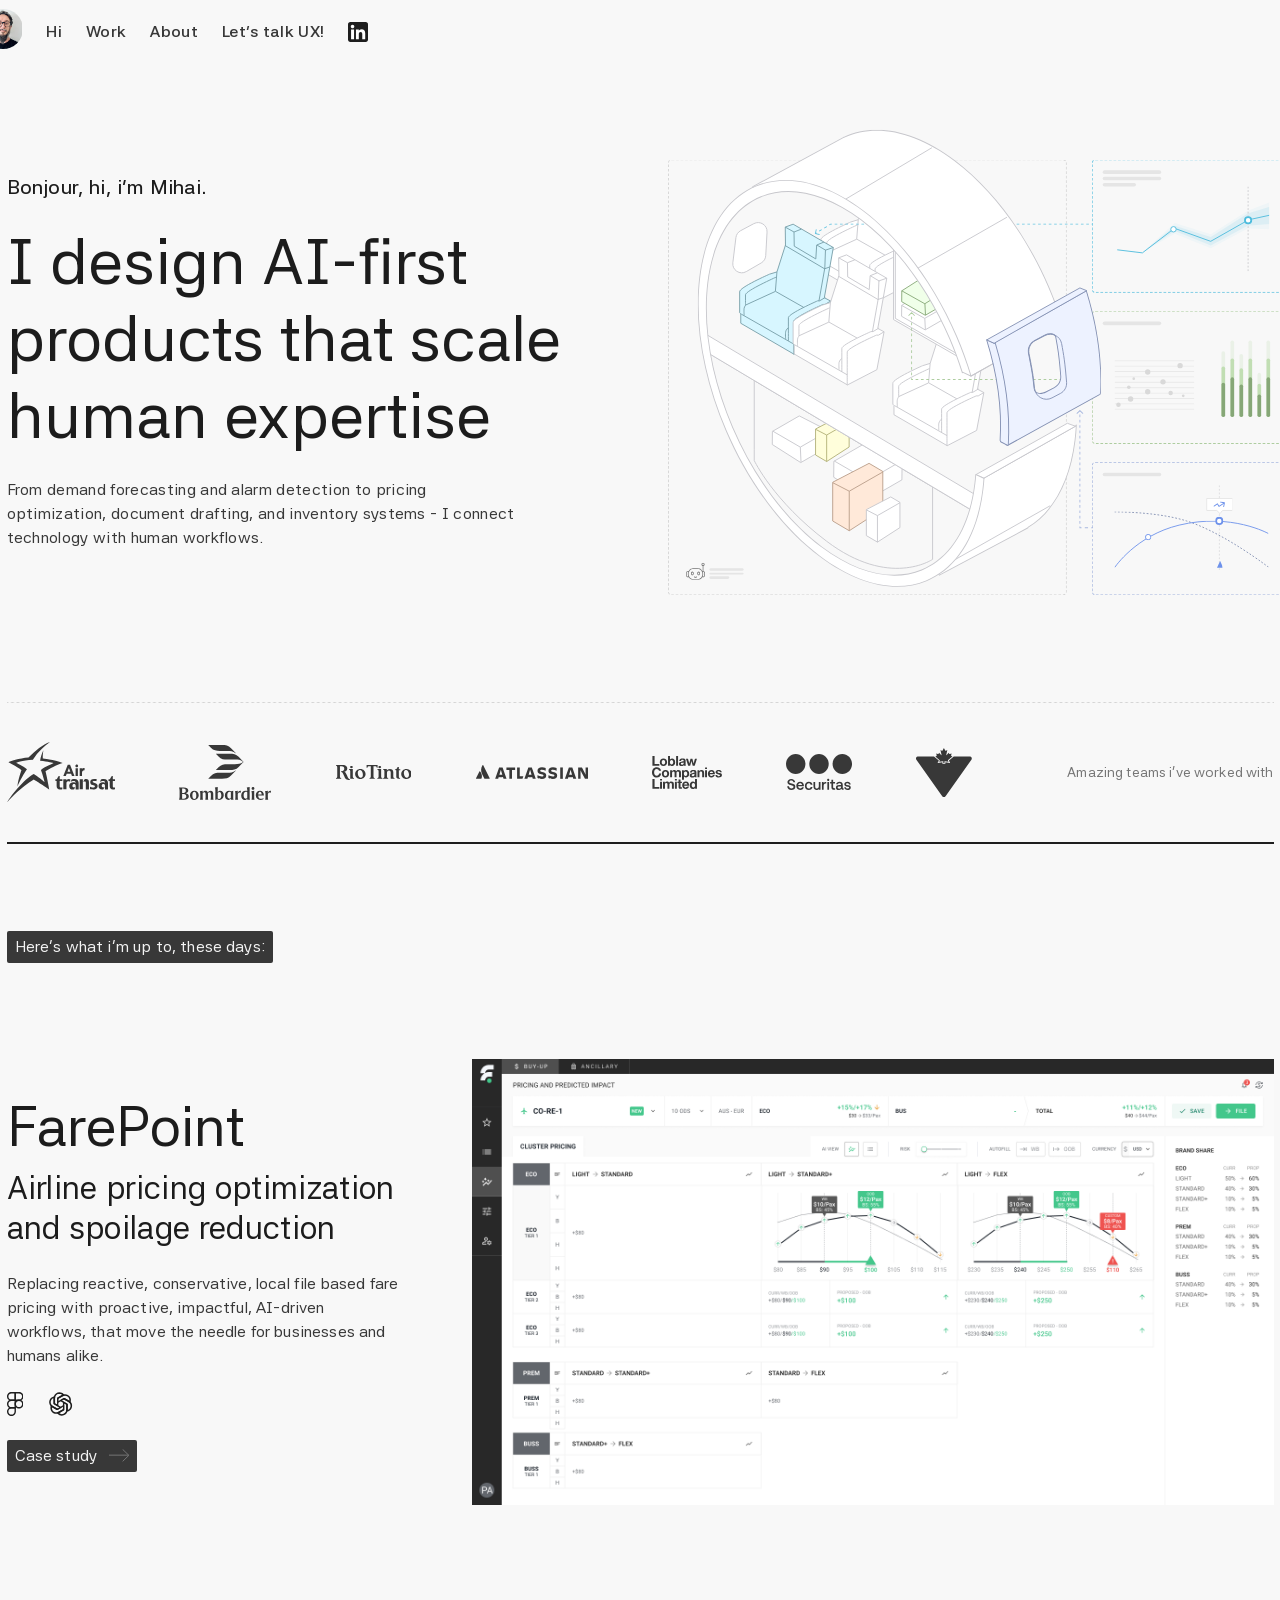
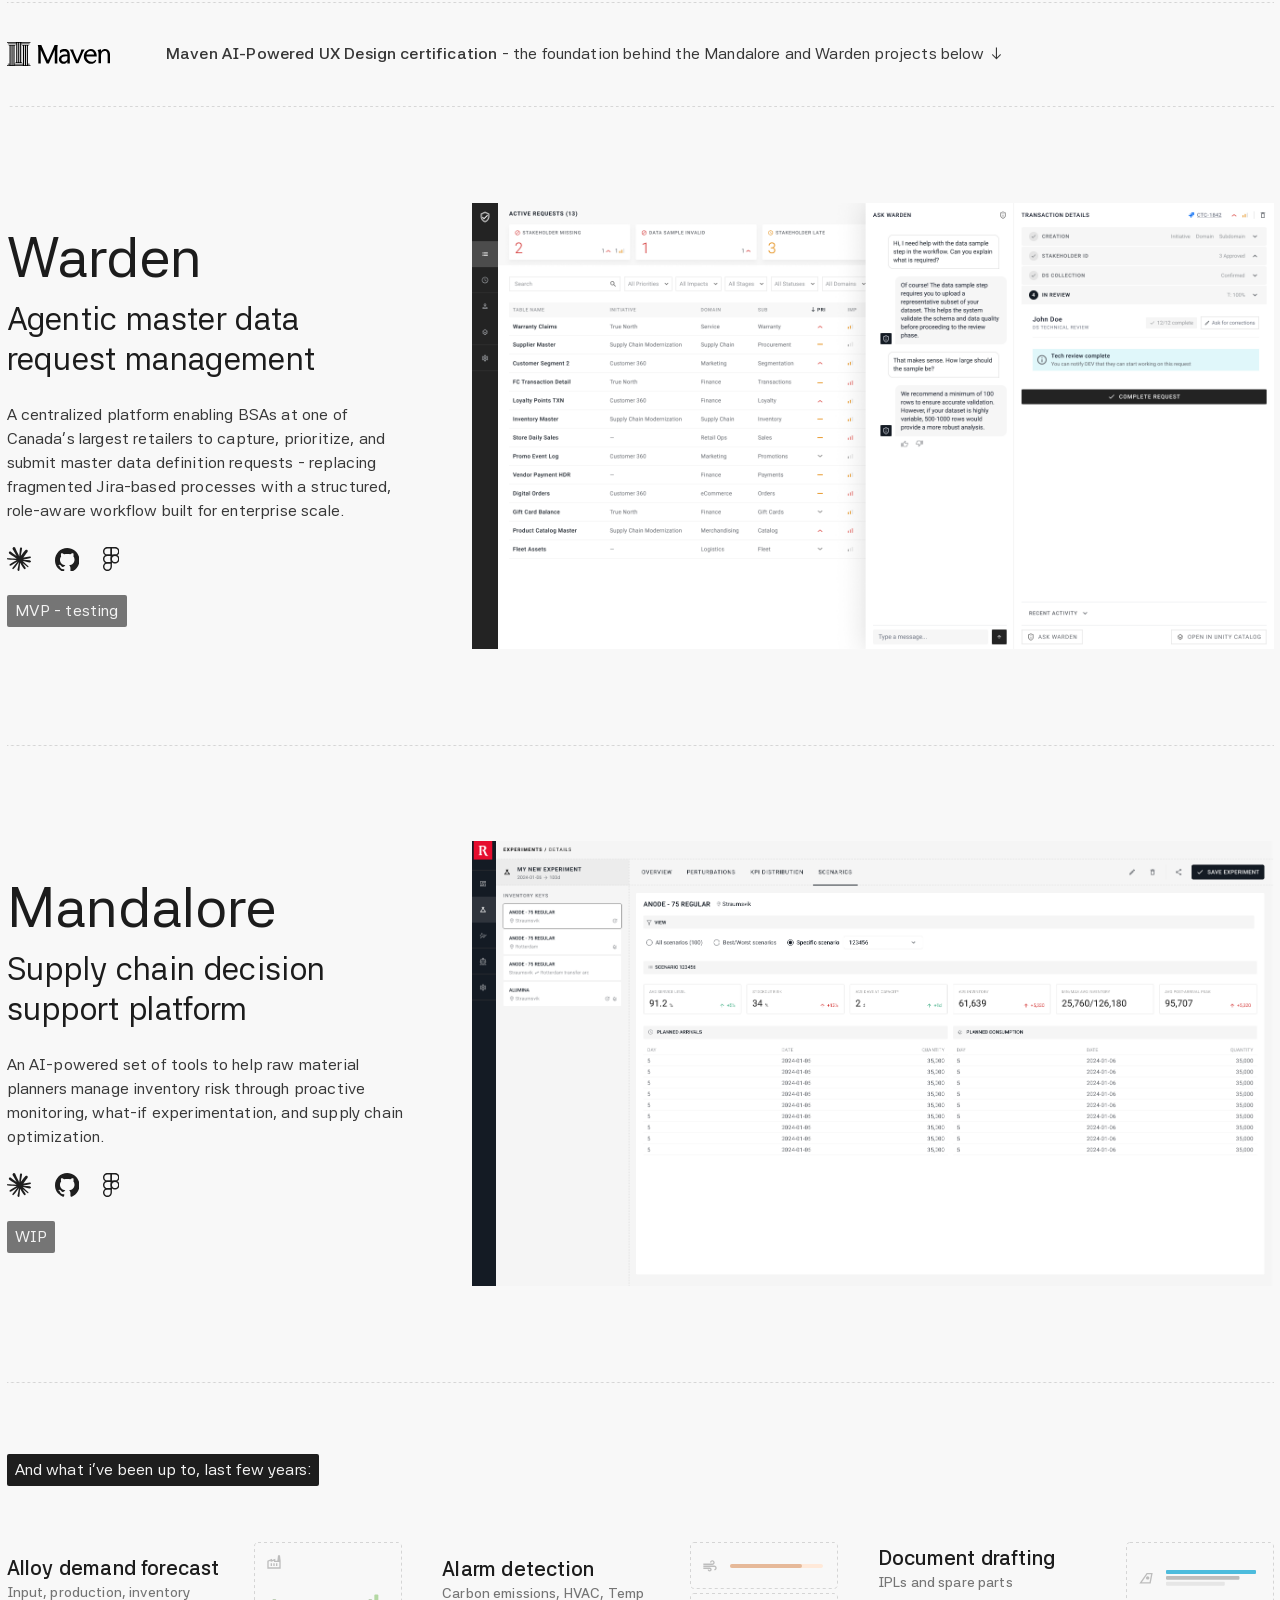
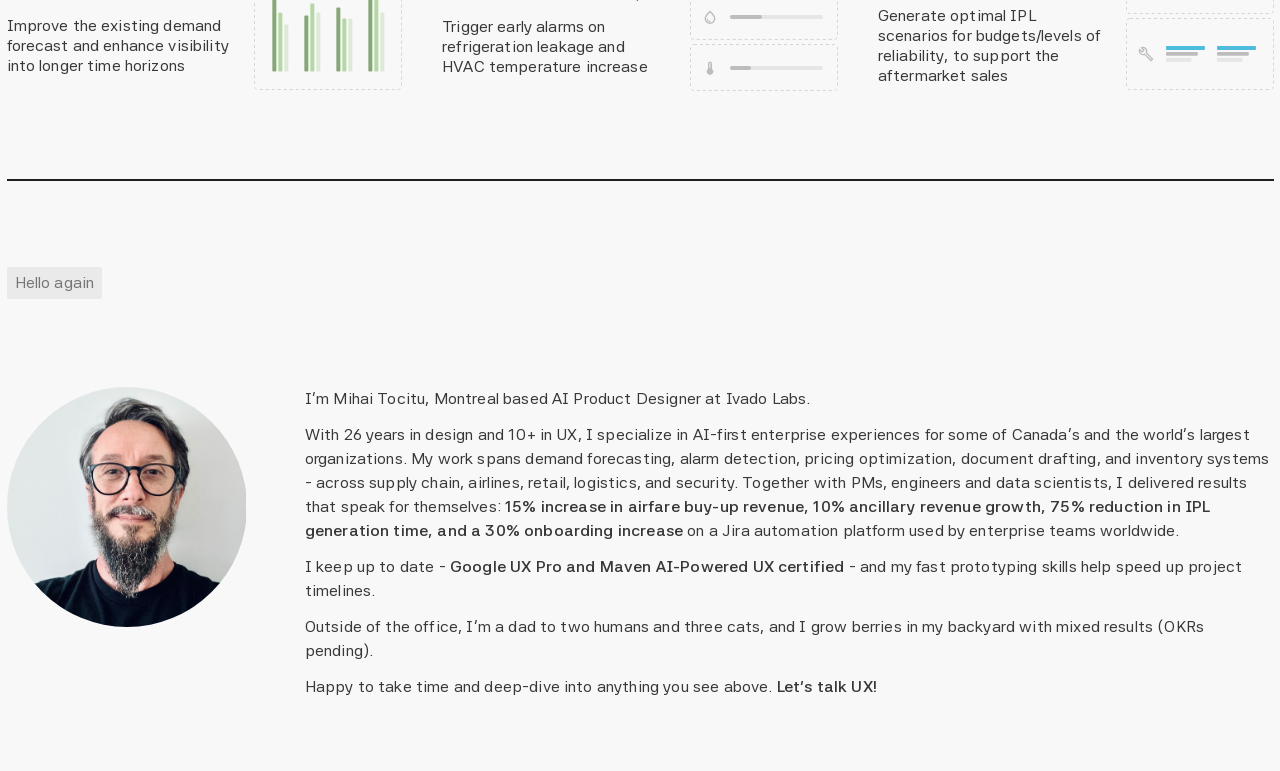
==== commit 11ee93b6: "Add files via upload" ====
--- a/index.html
+++ b/index.html
@@ -3,7 +3,7 @@
   <head>
     <meta charset="UTF-8" />
     <meta name="viewport" content="width=device-width, initial-scale=1.0" />
-    <title>Mihai Tocitu — AI Product Designer</title>
+    <title>Mihai Tocitu - AI Product Designer</title>
     <link rel="stylesheet" href="style.css" />
   </head>
   <body data-page="homepage">
